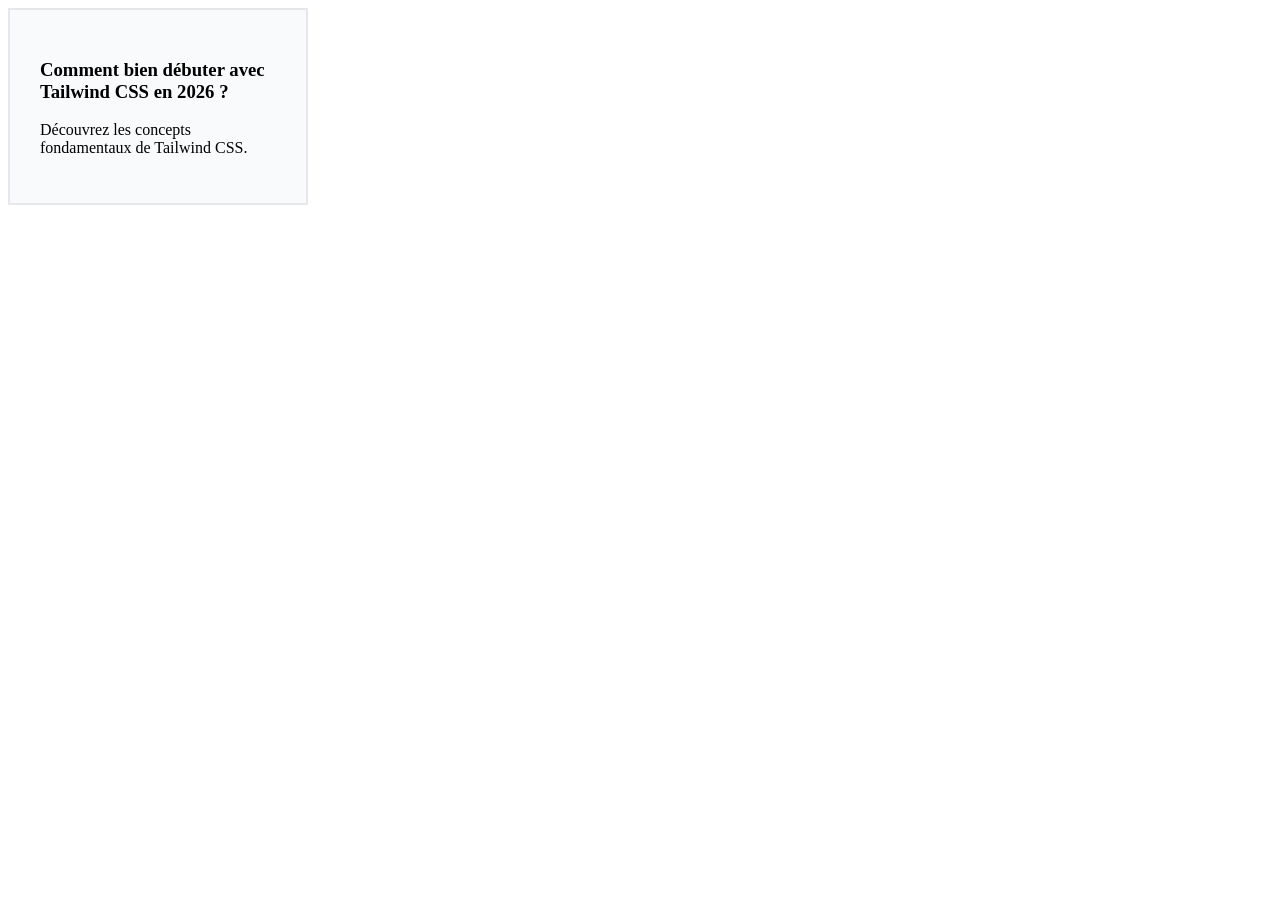
==== Tutoreils/CSS/projet-blog-boxmodel/index.html @ e1de26fc "Tutoreils/CSS/projet-blog-boxmodel/index.html" ====
<!DOCTYPE html>
<html lang="fr">
<head>
    <meta charset="UTF-8">
    <title>Mon Blog</title>
    <link rel="stylesheet" href="css/global.css">
    <link rel="stylesheet" href="css/components.css">
</head>
<body>
    <div class="carte-article">
        <div class="carte-contenu">
            <h3>Comment bien débuter avec Tailwind CSS en 2026 ?</h3>
            <p>Découvrez les concepts fondamentaux de Tailwind CSS.</p>
        </div>
    </div>
</body>
</html>
---- Tutoreils/CSS/projet-blog-boxmodel/css/global.css ----
/* Cette règle cible tous les éléments HTML */
* {
    box-sizing: border-box;
}
---- Tutoreils/CSS/projet-blog-boxmodel/css/components.css ----
.carte-article {
    width: 300px;
    background: #f9fafb;
    border: 2px solid #e5e7eb;
}

.carte-contenu {
    padding: 30px;
}
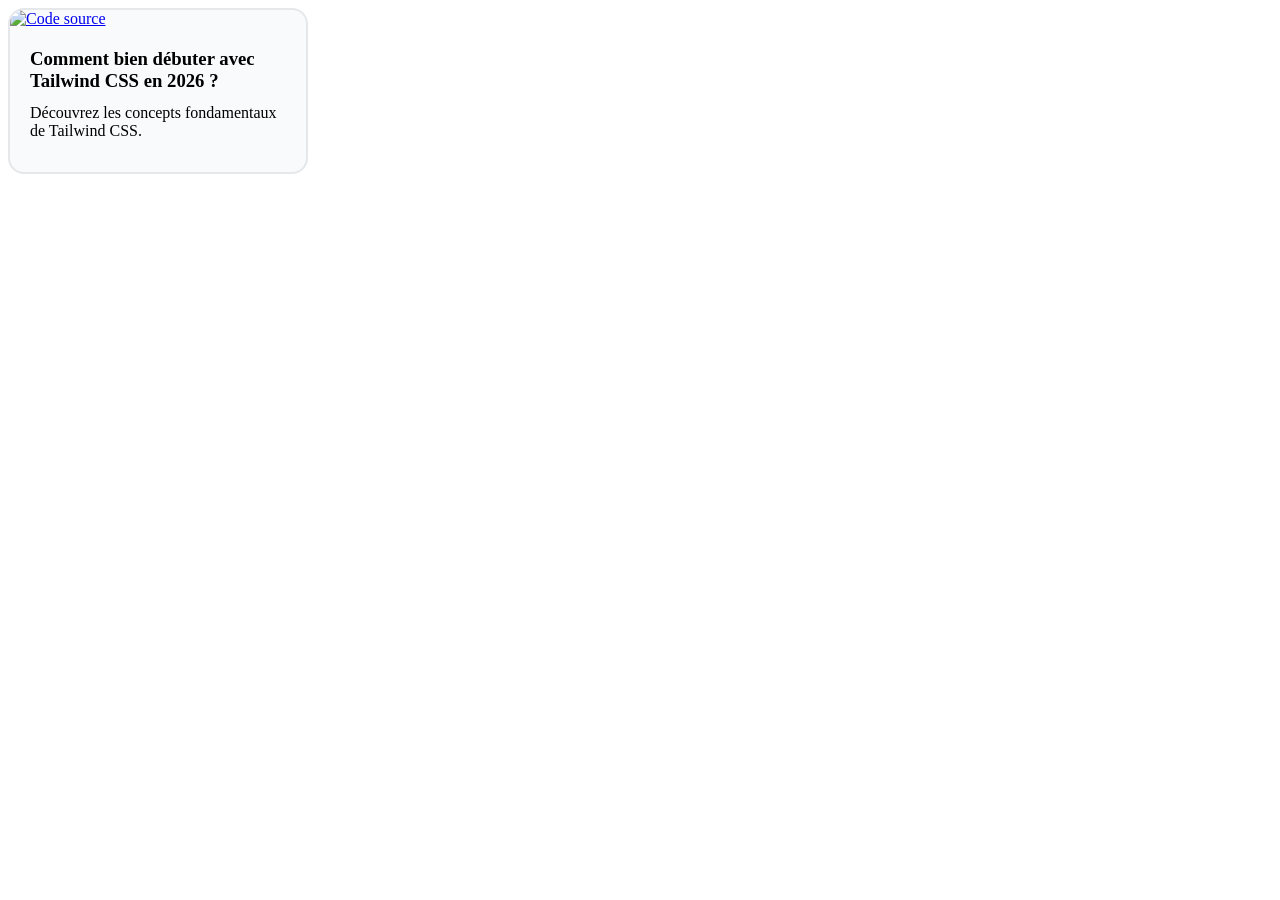
==== commit d822d1ab: "24 - Tutoriel : Maîtriser le contenu dans une carte" ====
--- a/Tutoreils/CSS/projet-blog-boxmodel/index.html
+++ b/Tutoreils/CSS/projet-blog-boxmodel/index.html
@@ -1,18 +1,24 @@
+<!doctype html>
+<html lang="fr">
+  <head>
+    <meta charset="UTF-8" />
+    <title>Mon Blog</title>
+    <link rel="stylesheet" href="css/global.css" />
+    <link rel="stylesheet" href="css/components.css" />
+    <link rel="stylesheet" href="css/pages.css" />
+  </head>
+  
+<body>
+  <div class="carte-article">
+    <a href="#" class="carte-image">
+      <img src="https://picsum.photos/400/300" alt="Code source" />
+    </a>
 
-<!DOCTYPE html>
-<html lang="fr">
-<head>
-    <meta charset="UTF-8">
-    <title>Mon Blog</title>
-    <link rel="stylesheet" href="css/global.css">
-    <link rel="stylesheet" href="css/components.css">
-</head>
-<body>
-    <div class="carte-article">
-        <div class="carte-contenu">
-            <h3>Comment bien débuter avec Tailwind CSS en 2026 ?</h3>
-            <p>Découvrez les concepts fondamentaux de Tailwind CSS.</p>
-        </div>
+    <div class="carte-contenu">
+      <h3>Comment bien débuter avec Tailwind CSS en 2026 ?</h3>
+      <p>Découvrez les concepts fondamentaux de Tailwind CSS.</p>
     </div>
+  </div>
 </body>
-</html>+
+</html>
--- a/Tutoreils/CSS/projet-blog-boxmodel/css/components.css
+++ b/Tutoreils/CSS/projet-blog-boxmodel/css/components.css
@@ -1,10 +1,29 @@
-
 .carte-article {
-    width: 300px;
-    background: #f9fafb;
-    border: 2px solid #e5e7eb;
+  width: 300px;
+  background: #f9fafb;
+  border: 2px solid #e5e7eb;
+  margin-bottom: 24px;
+  border-radius: 16px;
+  overflow: hidden;
 }
 
 .carte-contenu {
-    padding: 30px;
-}+  padding: 20px;
+}
+.carte-contenu h3 {
+  margin: 0;
+}
+
+.carte-contenu p {
+  margin: 12px 0;
+}
+
+.carte-image {
+    display: block;
+}
+
+.carte-image img {
+    width: 100%;
+    height: 220px;
+    object-fit: cover;
+}
--- a/Tutoreils/CSS/projet-blog-boxmodel/css/pages.css
+++ b/Tutoreils/CSS/projet-blog-boxmodel/css/pages.css
@@ -0,0 +1,7 @@
+.conteneur-articles {
+    max-width: 1200px;
+    margin: 0 auto;
+}
+.section-articles {
+    padding: 80px 24px;
+}
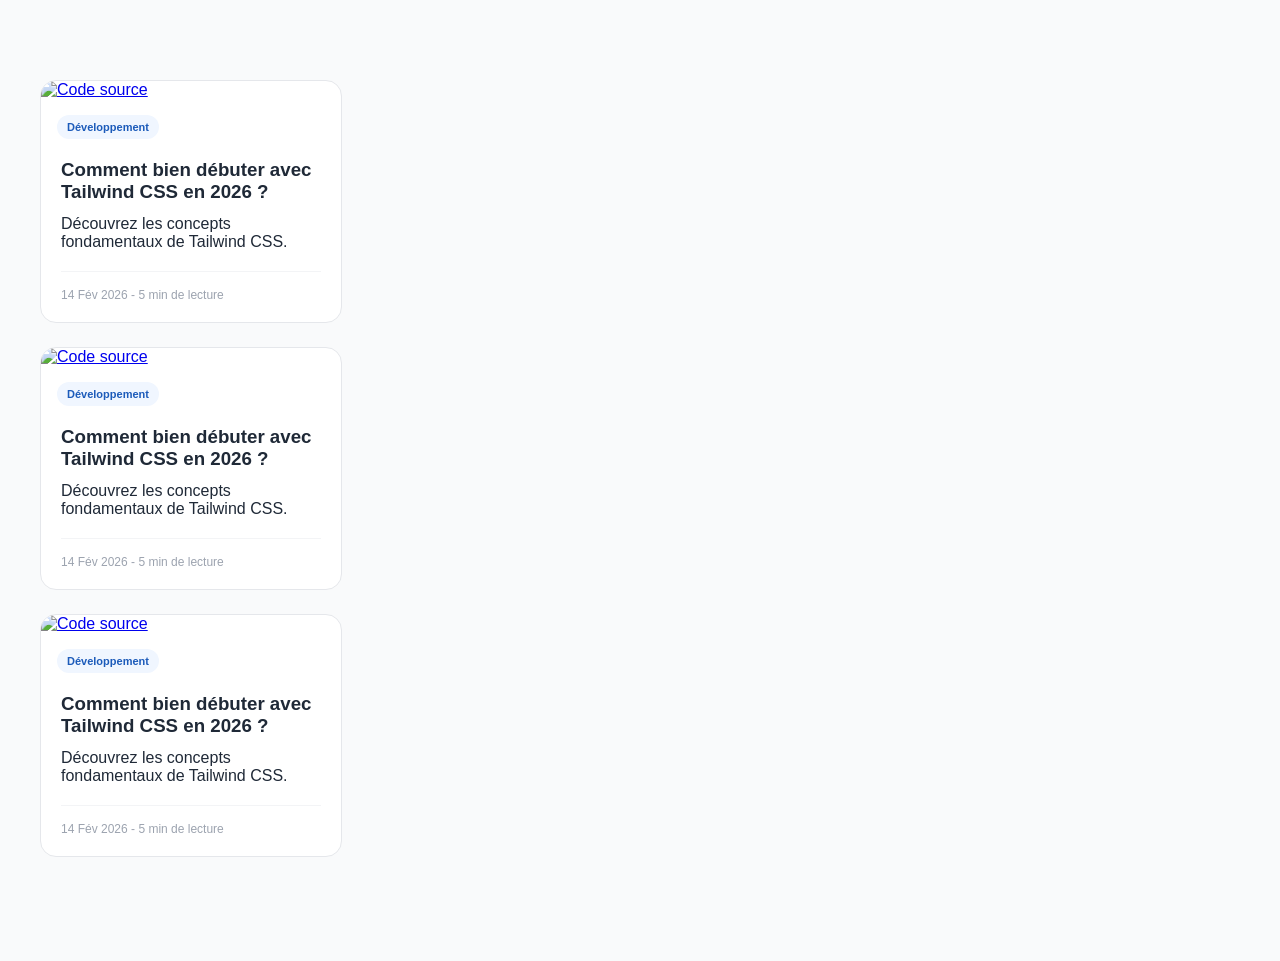
==== commit 24caecbd: "25 - Tutoriel : Construire une carte d'article homogène" ====
--- a/Tutoreils/CSS/projet-blog-boxmodel/index.html
+++ b/Tutoreils/CSS/projet-blog-boxmodel/index.html
@@ -7,18 +7,61 @@
     <link rel="stylesheet" href="css/components.css" />
     <link rel="stylesheet" href="css/pages.css" />
   </head>
-  
-<body>
-  <div class="carte-article">
-    <a href="#" class="carte-image">
-      <img src="https://picsum.photos/400/300" alt="Code source" />
-    </a>
 
-    <div class="carte-contenu">
-      <h3>Comment bien débuter avec Tailwind CSS en 2026 ?</h3>
-      <p>Découvrez les concepts fondamentaux de Tailwind CSS.</p>
-    </div>
-  </div>
-</body>
+  <body>
+    <section class="section-articles">
+      <div class="conteneur-articles">
+        <div class="carte-article">
+          <a href="#" class="carte-image">
+            <img src="https://picsum.photos/400/300" alt="Code source" />
+          </a>
 
+          <span class="etiquette-categorie bleu">Développement</span>
+
+          <div class="carte-contenu">
+            <h3>Comment bien débuter avec Tailwind CSS en 2026 ?</h3>
+            <p>Découvrez les concepts fondamentaux de Tailwind CSS.</p>
+            <div class="carte-meta">
+              <span>14 Fév 2026</span>
+              <span>- 5 min de lecture</span>
+            </div>
+          </div>
+        </div>
+
+        <div class="carte-article">
+          <a href="#" class="carte-image">
+            <img src="https://picsum.photos/400/300" alt="Code source" />
+          </a>
+
+          <span class="etiquette-categorie bleu">Développement</span>
+
+          <div class="carte-contenu">
+            <h3>Comment bien débuter avec Tailwind CSS en 2026 ?</h3>
+            <p>Découvrez les concepts fondamentaux de Tailwind CSS.</p>
+            <div class="carte-meta">
+              <span>14 Fév 2026</span>
+              <span>- 5 min de lecture</span>
+            </div>
+          </div>
+        </div>
+
+        <div class="carte-article">
+          <a href="#" class="carte-image">
+            <img src="https://picsum.photos/400/300" alt="Code source" />
+          </a>
+
+          <span class="etiquette-categorie bleu">Développement</span>
+
+          <div class="carte-contenu">
+            <h3>Comment bien débuter avec Tailwind CSS en 2026 ?</h3>
+            <p>Découvrez les concepts fondamentaux de Tailwind CSS.</p>
+            <div class="carte-meta">
+              <span>14 Fév 2026</span>
+              <span>- 5 min de lecture</span>
+            </div>
+          </div>
+        </div>
+      </div>
+    </section>
+  </body>
 </html>
--- a/Tutoreils/CSS/projet-blog-boxmodel/css/global.css
+++ b/Tutoreils/CSS/projet-blog-boxmodel/css/global.css
@@ -1,5 +1,6 @@
-
-/* Cette règle cible tous les éléments HTML */
-* {
-    box-sizing: border-box;
+body {
+  margin: 0;
+  background: #f9fafb;
+  font-family: Arial, sans-serif;
+  color: #1f2937;
 }
--- a/Tutoreils/CSS/projet-blog-boxmodel/css/components.css
+++ b/Tutoreils/CSS/projet-blog-boxmodel/css/components.css
@@ -1,7 +1,7 @@
 .carte-article {
   width: 300px;
-  background: #f9fafb;
-  border: 2px solid #e5e7eb;
+  background: white;
+  border: 1px solid #e5e7eb;
   margin-bottom: 24px;
   border-radius: 16px;
   overflow: hidden;
@@ -27,3 +27,20 @@
     height: 220px;
     object-fit: cover;
 }
+.etiquette-categorie {
+  display: inline-block;
+  margin: 16px 16px 0;
+  padding: 6px 10px;
+  font-size: 11px;
+  font-weight: 700;
+  border-radius: 99px;
+  background: #f0f6ff;
+  color: #1c5bba;
+}
+.carte-meta {
+  margin-top: 20px;
+  padding-top: 16px;
+  font-size: 12px;
+  color: #9ca3af;
+  border-top: 1px solid #f3f4f6;
+}
